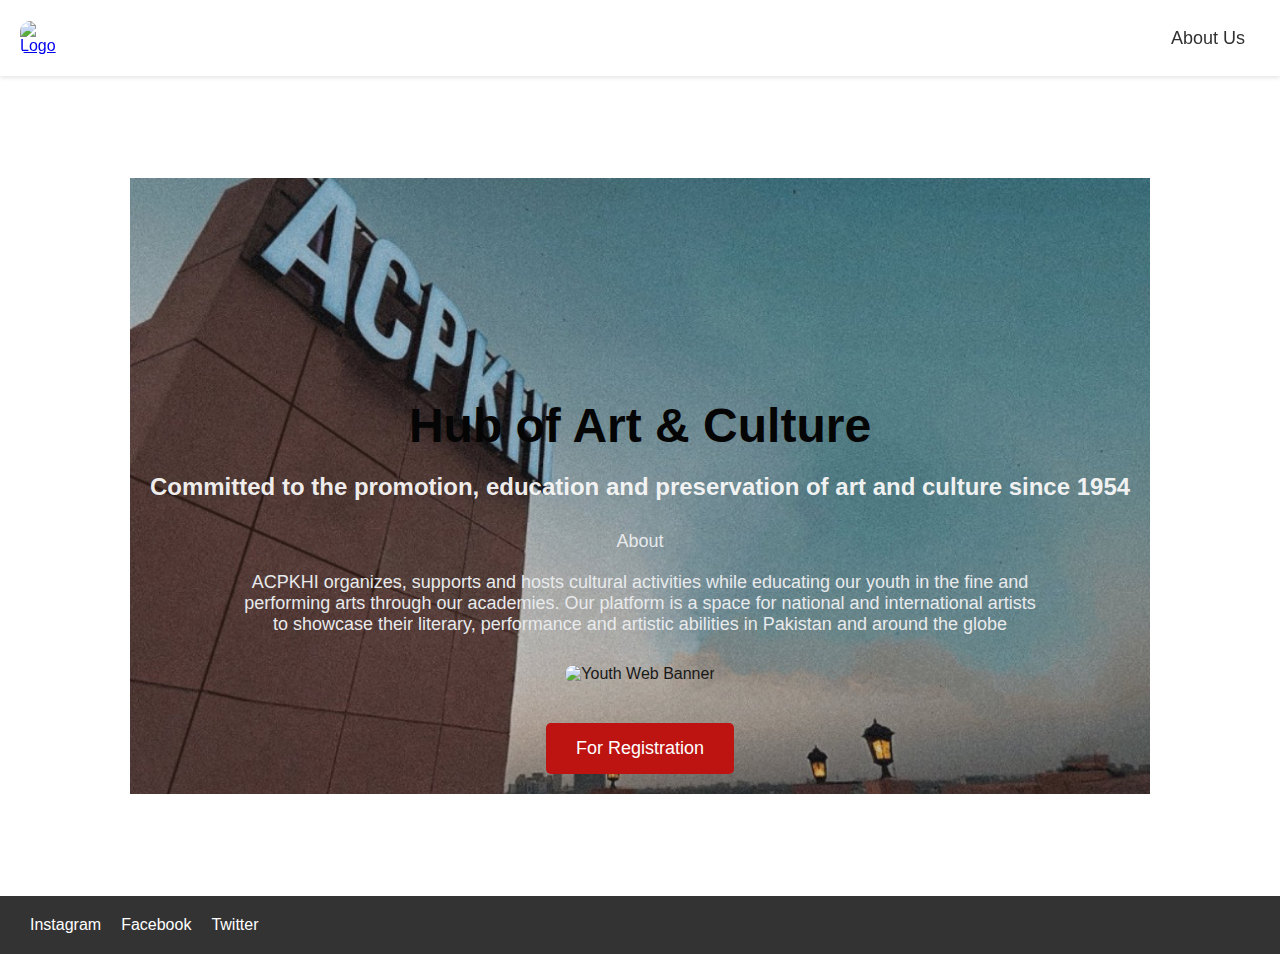
==== AICT semester project/mainpage.html @ 5ce665c5 "Add files via upload" ====
<!DOCTYPE html>
<html lang="en">
  <head>
    <meta charset="UTF-8" />
    <meta name="viewport" content="width=device-width, initial-scale=1.0" />
    <title>ACP Registration</title>
    <link rel="stylesheet" href="mainpagestyle.css" />
  </head>
  <body>
    <div class="navbar">
      <a href="https://www.acpkhi.com/index.php">
        <img
          src="c:\Users\alikh\OneDrive\Desktop\AICT semester project\logo.png"
          alt="Logo"
        />
      </a>
      <ul>
        <li class="dropdown">
          <a href="#" class="dropbtn">About Us</a>
          <div class="dropdown-content">
            <a href="https://www.acpkhi.com/new-history.php">History</a>
            <a href="https://www.acpkhi.com/new-team.php">Our Team</a>
            <a href="https://www.acpkhi.com/new-contact.php">Contact Us</a>
          </div>
        </li>
      </ul>
    </div>

    <div class="content">
      <div
        class="container"
        style="background-image: url('mainpagebackground.jpg')"
      >
        <h1>Hub of Art & Culture</h1>
        <h2>
          Committed to the promotion, education and preservation of art and
          culture since 1954
        </h2>
        <p>About</p>
        <p>
          ACPKHI organizes, supports and hosts cultural activities while
          educating our youth in the fine and performing arts through our
          academies. Our platform is a space for national and international
          artists to showcase their literary, performance and artistic abilities
          in Pakistan and around the globe
        </p>
        <img
          src="c:\Users\alikh\OneDrive\Desktop\AICT semester project\banner.jpg"
          alt="Youth Web Banner"
        />
        <button onclick="window.location.href='applicationform.html'">
          For Registration
        </button>
      </div>
    </div>

    <div class="footer">
      <a href="https://www.instagram.com/acpkhiofficial/">Instagram</a>
      <a href="https://www.facebook.com/ACPKHI/">Facebook</a>
      <a href="https://twitter.com/@acpkhi/">Twitter</a>
    </div>
  </body>
</html>
---- AICT semester project/mainpagestyle.css ----
body 
{
    font-family: Arial, sans-serif;
    margin: 0;
    padding: 0;
    box-sizing: border-box;
    overflow-x: hidden;
    color: #1a1919; 
}

.navbar 
{
    display: flex;
    justify-content: space-between;
    align-items: center;
    background-color: rgba(255, 255, 255, 0.862); 
    padding: 1px 20px;
    position: sticky;
    top: 0;
    width: 100%;
    max-width: 100%;
    box-shadow: 0 2px 4px rgba(5, 5, 5, 0.1);
    box-sizing: border-box;
    z-index: 1000; 
}

.navbar img 
{
    height: 50px; 
}

.logo 
{
    max-width: 200px; 
    height: auto;
}

.logo img 
{
    width: auto;
    max-width: 100%;
    height: auto; 
    max-height: 100%;
    height: 50px; 
}


.navbar ul 
{
    list-style: none;
    display: flex;
    margin: 0;
    padding: 0;
}

.navbar ul li 
{
    margin: 0 15px;
}

.navbar ul li a 
{
    color: #313131; 
    text-decoration: none;
    font-size: 18px;
}

.navbar ul li a:hover 
{
    text-decoration: underline;
}

.content 
{
    min-height: calc(100vh - 80px); 
    display: flex;
    flex-direction: column;
    align-items: center;
    justify-content: center;
}

.container 
{
    background-image: url('mainpagebackground.jpg');
    background-size: cover;
    background-position: center;
    background-repeat: no-repeat;
    display: flex;
    flex-direction: column;
    align-items: center;
    justify-content: center;
    padding: 20px;
    text-align: center;
    padding-top: 200px; 
    box-sizing: border-box;
    
}

h1 
{
    margin: 20px 0 10px;
    font-size: 48px;
    color: #050505; 
}

h2 
{
    color: rgba(250, 249, 248, 0.944);
    margin: 10px 0 20px;
    font-size: 24px;
}

p 
{
    color: rgb(232, 234, 236);    
    margin: 10px 0;
    font-size: 18px;
    max-width: 800px; 
    text-align: center; 
}

img 
{
    max-width: 80%; 
    height: auto;
    border-radius: 10px; 
    margin: 20px 0;
}

button 
{
    background-color: #BD1411;
    color: white;
    border: none;
    padding: 15px 30px;
    border-radius: 5px;
    cursor: pointer;
    font-size: 18px;
    margin-top: 20px;
    align-self: center;
}

button:hover 
{
    background-color: #A10E0D;
}

.dropdown 
{
    position: relative;
    display: inline-block;
}

.dropdown-content 
{
    display: none;
    position: absolute;
    background-color: #f9f9f9;
    min-width: 160px;
    box-shadow: 0px 8px 16px 0px rgba(8, 8, 8, 0.2);
    z-index: 1;
}

.dropdown-content a 
{
    color: rgb(240, 235, 235);
    padding: 12px 16px;
    text-decoration: none;
    display: block;
}

.dropdown-content a:hover 
{
    background-color: #6f9ba5;
}

.dropdown:hover .dropdown-content 
{
    display: block;
}

.footer 
{
    background-color: #333333;
    color: white;
    text-align: center;
    padding: 20px;
    width: 100%;
    position: relative;
    display: flex;
    justify-content: left;
}

.footer a 
{
    color: white;
    text-decoration: none;
    margin: 0 10px;
}

.footer a:hover 
{
    text-decoration: underline;
}
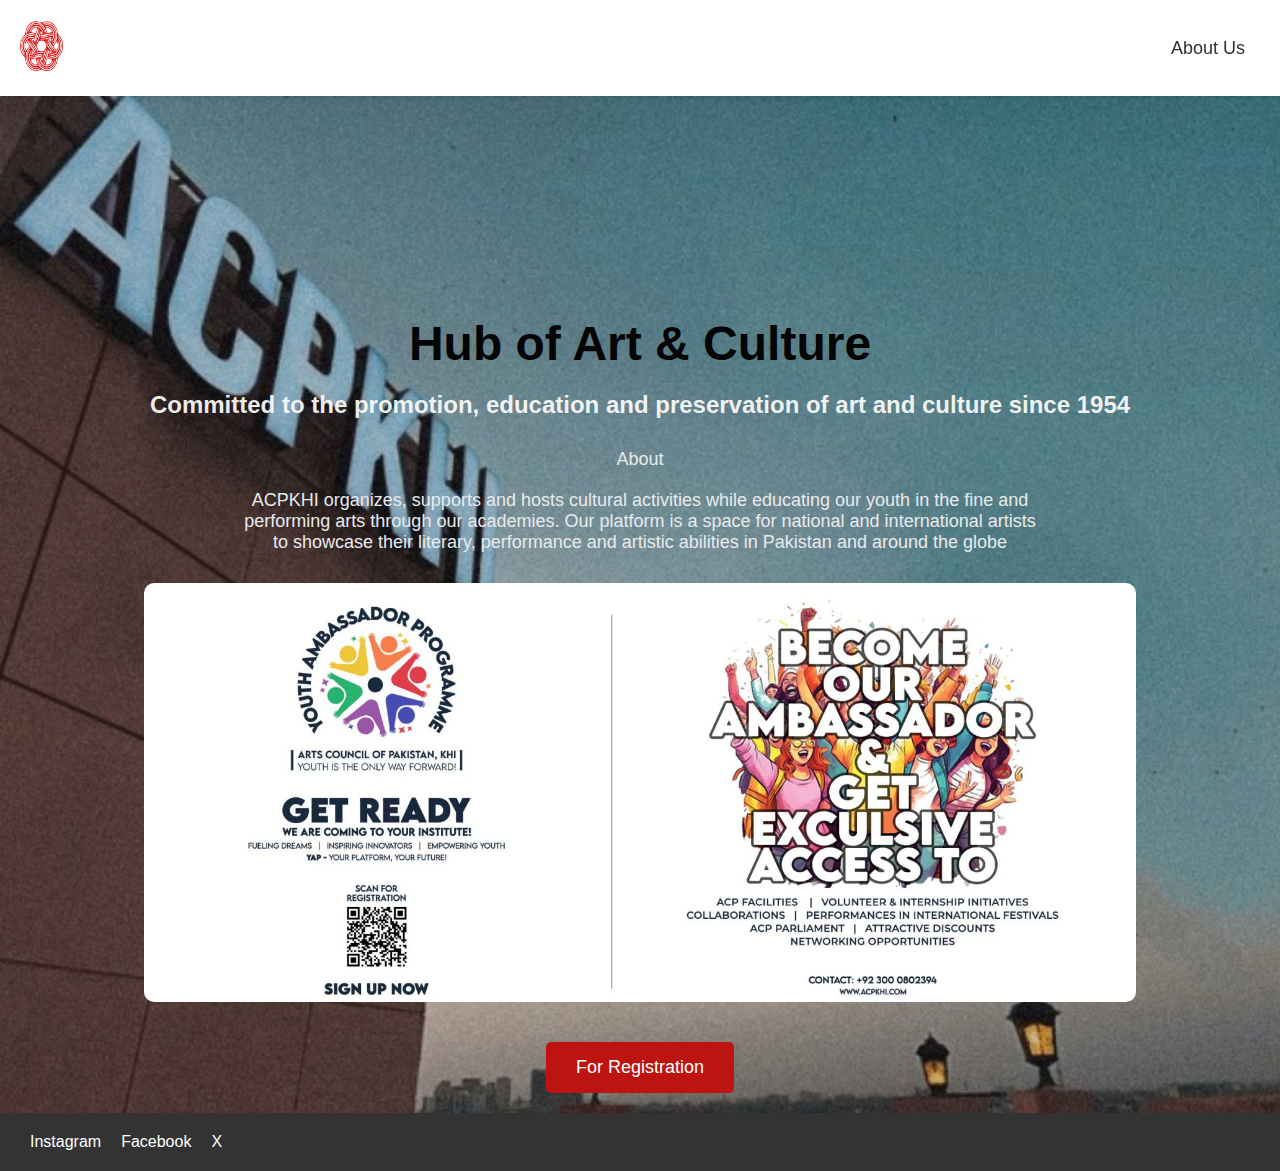
==== commit 9ca2ad6e: "Add files via upload" ====
--- a/AICT semester project/mainpage.html
+++ b/AICT semester project/mainpage.html
@@ -9,10 +9,7 @@
   <body>
     <div class="navbar">
       <a href="https://www.acpkhi.com/index.php">
-        <img
-          src="c:\Users\alikh\OneDrive\Desktop\AICT semester project\logo.png"
-          alt="Logo"
-        />
+        <img src="logo.png" alt="Logo" />
       </a>
       <ul>
         <li class="dropdown">
@@ -44,10 +41,7 @@
           artists to showcase their literary, performance and artistic abilities
           in Pakistan and around the globe
         </p>
-        <img
-          src="c:\Users\alikh\OneDrive\Desktop\AICT semester project\banner.jpg"
-          alt="Youth Web Banner"
-        />
+        <img src="banner.jpg" alt="Youth Web Banner" />
         <button onclick="window.location.href='applicationform.html'">
           For Registration
         </button>
@@ -57,7 +51,7 @@
     <div class="footer">
       <a href="https://www.instagram.com/acpkhiofficial/">Instagram</a>
       <a href="https://www.facebook.com/ACPKHI/">Facebook</a>
-      <a href="https://twitter.com/@acpkhi/">Twitter</a>
+      <a href="https://twitter.com/@acpkhi/">X</a>
     </div>
   </body>
 </html>
